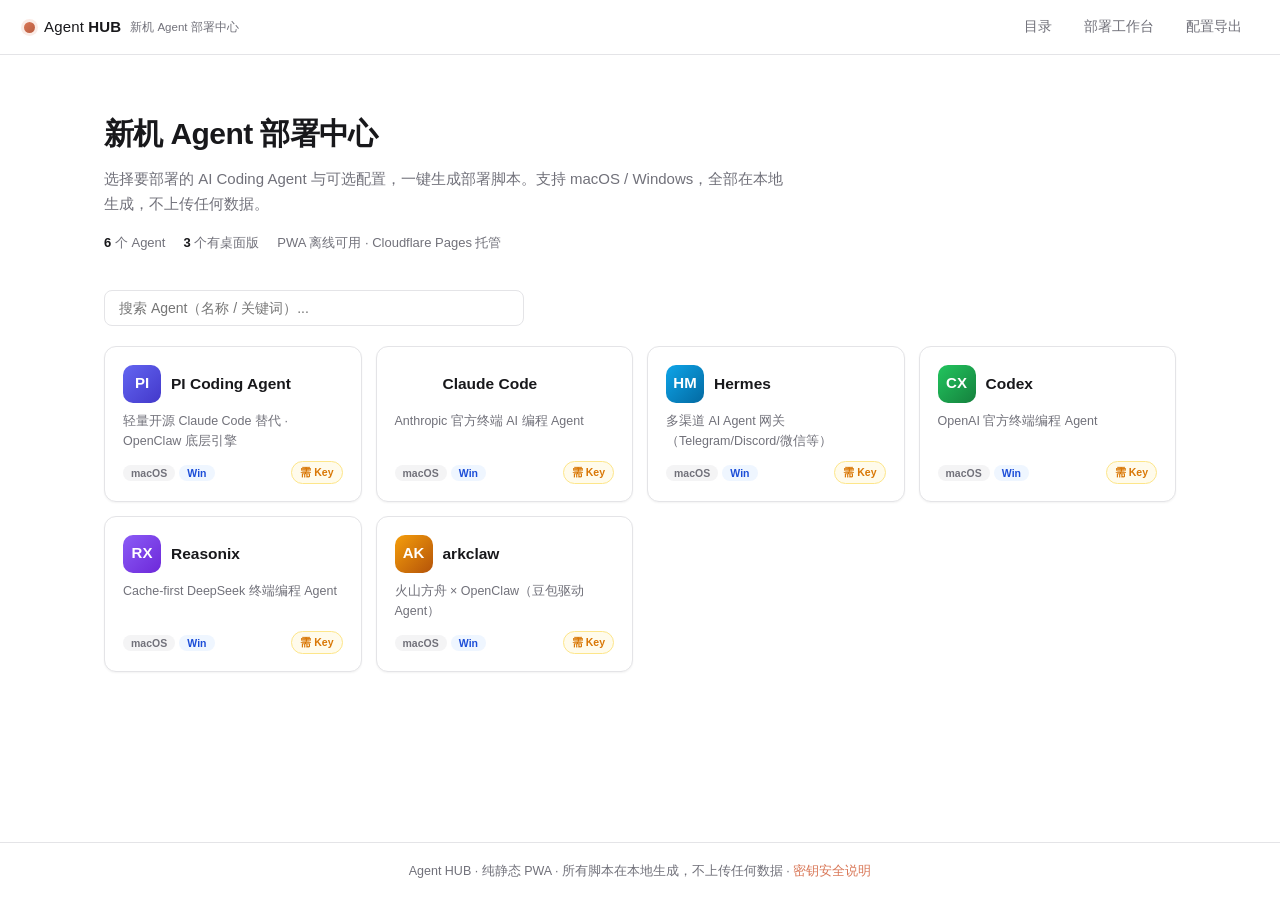
==== public/index.html @ b04e4582 "M1+M2: spec/harness + Agent HUB 骨架（6 agent 数据 + SPA + 脚本生成器 + 导出工具）" ====
<!DOCTYPE html>
<html lang="zh-CN">
<head>
<meta charset="UTF-8">
<meta name="viewport" content="width=device-width, initial-scale=1.0">
<meta name="theme-color" content="#ffffff">
<title>Agent HUB · 新机 Agent 部署中心</title>
<link rel="manifest" href="manifest.webmanifest">
<link rel="icon" href="data:image/svg+xml,<svg xmlns='http://www.w3.org/2000/svg' viewBox='0 0 100 100'><text y='.9em' font-size='90'>🛠️</text></svg>">
<link rel="stylesheet" href="styles.css">
</head>
<body>

<header id="topbar">
  <div class="brand" onclick="router.go('#/')">
    <span class="brand-dot"></span>
    <span class="brand-name">Agent <b>HUB</b></span>
    <span class="brand-sub">新机 Agent 部署中心</span>
  </div>
  <nav class="topnav">
    <a class="navlink" data-route="#/" href="#/">目录</a>
    <a class="navlink" data-route="#/workbench" href="#/workbench">部署工作台</a>
    <a class="navlink" data-route="#/export" href="#/export">配置导出</a>
  </nav>
</header>

<main id="view"></main>

<footer id="footer">
  <p>Agent HUB · 纯静态 PWA · 所有脚本在本地生成，不上传任何数据 · <a href="#/export">密钥安全说明</a></p>
</footer>

<script src="app.js"></script>
</body>
</html>
---- public/styles.css ----
/* ===== Agent HUB · 白色 shadcn 风格 ===== */
:root {
  --bg: #ffffff; --fg: #18181b;
  --muted: #f4f4f5; --muted-fg: #71717a;
  --border: #e4e4e7; --card: #ffffff;
  --primary: #18181b; --primary-fg: #fafafa;
  --destructive: #ef4444; --destructive-bg: #fef2f2; --destructive-border: #fecaca;
  --warning: #d97706; --warning-bg: #fffbeb; --warning-border: #fde68a;
  --success: #16a34a; --success-bg: #f0fdf4; --success-border: #bbf7d0;
  --claude: #d97757;
  --radius: .5rem; --radius-lg: .75rem;
  --shadow-sm: 0 1px 2px 0 rgb(0 0 0 / .05);
  --shadow: 0 1px 3px 0 rgb(0 0 0 / .1), 0 1px 2px -1px rgb(0 0 0 / .1);
  --mono: "SF Mono","JetBrains Mono",ui-monospace,Menlo,Consolas,monospace;
}
* { margin: 0; padding: 0; box-sizing: border-box; }
body {
  font-family: -apple-system, BlinkMacSystemFont, "SF Pro Text", Inter, "PingFang SC", "Microsoft YaHei", sans-serif;
  background: var(--bg); color: var(--fg); line-height: 1.65; font-size: 15px;
  -webkit-font-smoothing: antialiased; min-height: 100vh; display: flex; flex-direction: column;
}
a { color: var(--claude); text-decoration: none; }
a:hover { text-decoration: underline; }

/* Topbar */
#topbar {
  position: sticky; top: 0; z-index: 100; background: rgba(255,255,255,.92); backdrop-filter: blur(12px);
  border-bottom: 1px solid var(--border); padding: 10px 24px;
  display: flex; align-items: center; justify-content: space-between; gap: 16px;
}
.brand { display: flex; align-items: center; gap: 9px; cursor: pointer; }
.brand-dot { width: 11px; height: 11px; border-radius: 9999px; background: linear-gradient(135deg,#d97757,#b85c3f); box-shadow: 0 0 0 3px rgba(217,119,87,.15); }
.brand-name { font-size: 15px; letter-spacing: .01em; }
.brand-sub { font-size: 11.5px; color: var(--muted-fg); }
.topnav { display: flex; gap: 4px; }
.navlink {
  padding: 6px 14px; border-radius: var(--radius); color: var(--muted-fg);
  font-size: 13.5px; font-weight: 500; transition: all .15s;
}
.navlink:hover { background: var(--muted); color: var(--fg); text-decoration: none; }
.navlink.active { background: var(--muted); color: var(--fg); }

/* Layout */
#view { flex: 1; max-width: 1120px; width: 100%; margin: 0 auto; padding: 28px 24px 60px; }
#footer { border-top: 1px solid var(--border); padding: 18px 24px; text-align: center; color: var(--muted-fg); font-size: 12.5px; }

/* Hero */
.hero { padding: 26px 0 30px; }
.hero h1 { font-size: 30px; font-weight: 800; letter-spacing: -.02em; }
.hero p { color: var(--muted-fg); max-width: 680px; margin-top: 8px; font-size: 15px; }
.hero .stats { display: flex; gap: 18px; margin-top: 16px; flex-wrap: wrap; }
.stat { font-size: 13px; color: var(--muted-fg); }
.stat b { color: var(--fg); font-variant-numeric: tabular-nums; }

/* Search */
.searchbox { margin: 6px 0 20px; }
.searchbox input {
  width: 100%; max-width: 420px; padding: 9px 14px; border: 1px solid var(--border);
  border-radius: var(--radius); font-size: 14px; font-family: inherit; background: #fff;
}
.searchbox input:focus { outline: 2px solid rgba(217,119,87,.35); border-color: var(--claude); }

/* Cards grid */
.grid { display: grid; grid-template-columns: repeat(auto-fill, minmax(250px, 1fr)); gap: 14px; }
.agent-card {
  background: var(--card); border: 1px solid var(--border); border-radius: var(--radius-lg);
  padding: 18px 18px 16px; box-shadow: var(--shadow-sm); cursor: pointer; transition: all .18s;
  display: flex; flex-direction: column; gap: 8px;
}
.agent-card:hover { border-color: var(--claude); transform: translateY(-2px); box-shadow: var(--shadow); }
.agent-card .ac-top { display: flex; align-items: center; gap: 10px; }
.agent-icon {
  width: 38px; height: 38px; border-radius: 10px; display: flex; align-items: center; justify-content: center;
  font-weight: 800; font-size: 15px; color: #fff; flex-shrink: 0;
}
.agent-icon.pi { background: linear-gradient(135deg,#6366f1,#4338ca); }
.agent-icon.cc { background: linear-gradient(135deg,#d97757,#b85c3f); }
.agent-icon.hermes { background: linear-gradient(135deg,#0ea5e9,#0369a1); }
.agent-icon.codex { background: linear-gradient(135deg,#22c55e,#15803d); }
.agent-icon.reasonix { background: linear-gradient(135deg,#8b5cf6,#6d28d9); }
.agent-icon.arkclaw { background: linear-gradient(135deg,#f59e0b,#b45309); }
.agent-card h3 { font-size: 15.5px; font-weight: 700; }
.agent-card .ac-tag { font-size: 12.5px; color: var(--muted-fg); flex: 1; }
.agent-card .ac-foot { display: flex; align-items: center; justify-content: space-between; }
.platform-badge { font-size: 11px; color: var(--muted-fg); }
.pill { font-size: 10.5px; padding: 2px 8px; border-radius: 9999px; font-weight: 600; }
.pill.mac { background: var(--muted); color: var(--muted-fg); }
.pill.win { background: #eff6ff; color: #1d4ed8; }
.pill.needkey { background: var(--warning-bg); color: var(--warning); border: 1px solid var(--warning-border); }

/* Section headings */
.view-head { margin-bottom: 18px; }
.view-head .back { font-size: 13px; color: var(--muted-fg); cursor: pointer; }
.view-head h1 { font-size: 24px; font-weight: 800; margin-top: 6px; letter-spacing: -.01em; }
.view-head p { color: var(--muted-fg); margin-top: 6px; max-width: 760px; }

/* Card */
.card { background: var(--card); border: 1px solid var(--border); border-radius: var(--radius-lg); padding: 20px 22px; margin-bottom: 16px; box-shadow: var(--shadow-sm); }
.card h3 { font-size: 15px; font-weight: 700; margin-bottom: 10px; }
.card h4 { font-size: 13.5px; font-weight: 600; margin: 14px 0 6px; color: var(--fg); }

/* Alert */
.alert { display: flex; gap: 12px; padding: 13px 16px; border-radius: var(--radius-lg); border: 1px solid var(--border); margin-bottom: 14px; font-size: 13.5px; }
.alert .t { font-weight: 600; margin-bottom: 2px; }
.alert .d { color: var(--muted-fg); }
.alert-warn { background: var(--warning-bg); border-color: var(--warning-border); }
.alert-warn .t { color: #92400e; }
.alert-err { background: var(--destructive-bg); border-color: var(--destructive-border); }
.alert-err .t { color: #b91c1c; }
.alert-ok { background: var(--success-bg); border-color: var(--success-border); }
.alert-ok .t { color: #166534; }

/* Code */
code.inline { background: var(--muted); border: 1px solid var(--border); border-radius: 5px; padding: 1px 6px; font-family: var(--mono); font-size: 12.5px; }
.codeblock { position: relative; margin: 10px 0; }
.codeblock pre {
  background: var(--muted); border: 1px solid var(--border); border-radius: var(--radius);
  padding: 13px 15px; overflow-x: auto; font-family: var(--mono); font-size: 12.5px; line-height: 1.6; color: #27272a;
  white-space: pre-wrap; word-break: break-all; max-height: 420px; overflow-y: auto;
}
.copy-btn {
  position: absolute; top: 8px; right: 8px; background: #fff; border: 1px solid var(--border);
  color: var(--muted-fg); font-size: 11px; padding: 3px 9px; border-radius: 6px; cursor: pointer; transition: all .15s;
}
.copy-btn:hover { color: var(--fg); border-color: var(--fg); }
.copy-btn.copied { color: var(--success); border-color: var(--success); }

/* Table */
table { width: 100%; border-collapse: collapse; margin: 10px 0; font-size: 13px; }
th, td { text-align: left; padding: 8px 11px; border-bottom: 1px solid var(--border); }
th { color: var(--muted-fg); font-weight: 500; font-size: 12px; background: var(--muted); }

/* Checkbox items */
.bundle-item { display: flex; align-items: flex-start; gap: 11px; padding: 11px 14px; border: 1px solid var(--border); border-radius: var(--radius); margin-bottom: 8px; cursor: pointer; transition: all .15s; background: #fff; }
.bundle-item:hover { border-color: var(--fg); }
.bundle-item.checked { border-color: var(--success-border); background: var(--success-bg); }
.bundle-item input { margin-top: 4px; accent-color: var(--success); width: 16px; height: 16px; flex-shrink: 0; }
.bundle-item .bi-title { font-weight: 600; font-size: 13.5px; }
.bundle-item .bi-desc { font-size: 12.5px; color: var(--muted-fg); }
.sub-options { margin: 8px 0 2px 26px; display: flex; flex-direction: column; gap: 5px; }
.sub-options label { font-size: 12.5px; color: var(--fg); display: flex; gap: 7px; align-items: center; cursor: pointer; }

/* Buttons */
.btn { display: inline-flex; align-items: center; gap: 7px; padding: 9px 18px; border-radius: var(--radius); border: 1px solid var(--border); background: #fff; color: var(--fg); font-size: 13.5px; font-weight: 500; cursor: pointer; transition: all .15s; font-family: inherit; }
.btn:hover { border-color: var(--fg); }
.btn.primary { background: var(--primary); border-color: var(--primary); color: var(--primary-fg); }
.btn.primary:hover { background: #27272a; }
.btn.sm { padding: 5px 11px; font-size: 12.5px; }

/* Workbench */
.workbench { display: grid; grid-template-columns: 1fr 1fr; gap: 18px; align-items: start; }
@media (max-width: 900px) { .workbench { grid-template-columns: 1fr; } }
.wb-agent { border: 1px solid var(--border); border-radius: var(--radius-lg); padding: 14px 16px; margin-bottom: 10px; box-shadow: var(--shadow-sm); }
.wb-agent.selected { border-color: var(--claude); background: #fffaf8; }
.wb-agent .wb-top { display: flex; align-items: center; gap: 10px; }
.wb-agent input[type=checkbox] { accent-color: var(--claude); width: 17px; height: 17px; flex-shrink: 0; }
.wb-agent .wb-bundles { margin: 10px 0 2px 26px; display: flex; flex-direction: column; gap: 5px; }
.wb-agent .wb-bundles label { font-size: 12.5px; color: var(--muted-fg); display: flex; gap: 7px; align-items: center; cursor: pointer; }

.tabs { display: flex; gap: 4px; background: var(--muted); padding: 4px; border-radius: var(--radius-lg); width: fit-content; margin-bottom: 10px; }
.tab-btn { background: transparent; border: none; color: var(--muted-fg); padding: 6px 16px; border-radius: calc(var(--radius-lg) - 2px); cursor: pointer; font-size: 13px; font-weight: 500; font-family: inherit; }
.tab-btn.active { background: #fff; color: var(--fg); box-shadow: var(--shadow-sm); border: 1px solid var(--border); }

.checklist { list-style: none; }
.checklist li { padding: 7px 0; border-bottom: 1px dashed var(--border); font-size: 13.5px; }
.checklist li code { margin: 0 4px; }

.empty { text-align: center; color: var(--muted-fg); padding: 60px 20px; font-size: 14px; }
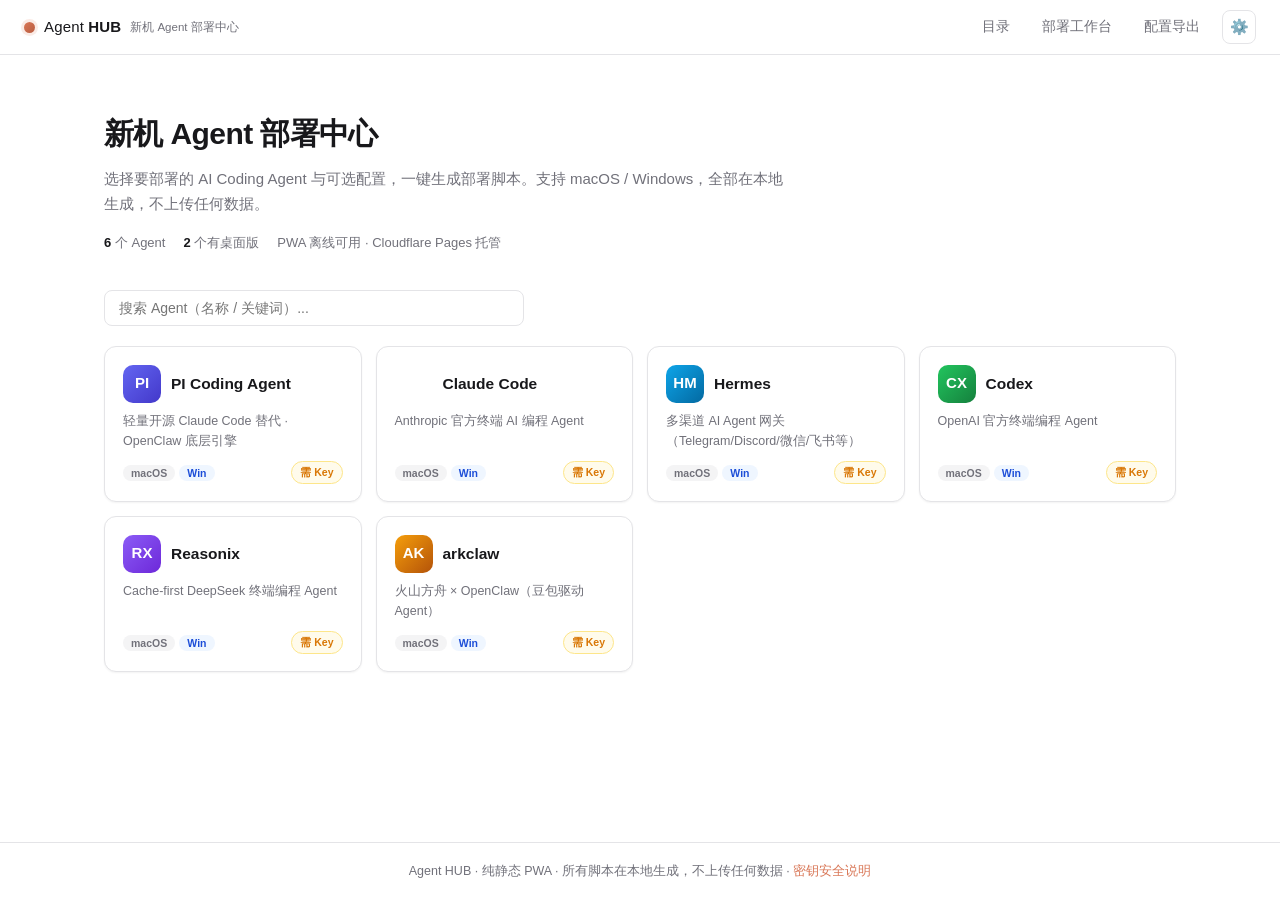
==== commit c9700f9d: "主页设置弹窗：默认平台/勾选范围/主题(浅深)/PWA安装提示" ====
--- a/public/index.html
+++ b/public/index.html
@@ -21,6 +21,7 @@
     <a class="navlink" data-route="#/" href="#/">目录</a>
     <a class="navlink" data-route="#/workbench" href="#/workbench">部署工作台</a>
     <a class="navlink" data-route="#/export" href="#/export">配置导出</a>
+    <button id="settingsBtn" class="icon-btn" title="设置" aria-label="设置">⚙️</button>
   </nav>
 </header>
 
--- a/public/styles.css
+++ b/public/styles.css
@@ -39,6 +39,71 @@
 }
 .navlink:hover { background: var(--muted); color: var(--fg); text-decoration: none; }
 .navlink.active { background: var(--muted); color: var(--fg); }
+.icon-btn {
+  width: 34px; height: 34px; border-radius: var(--radius); border: 1px solid var(--border);
+  background: #fff; cursor: pointer; font-size: 15px; display: flex; align-items: center; justify-content: center;
+  transition: all .15s; margin-left: 4px;
+}
+.icon-btn:hover { border-color: var(--fg); background: var(--muted); }
+
+/* ===== 设置弹窗 ===== */
+.modal-overlay {
+  position: fixed; inset: 0; z-index: 200; display: flex; align-items: center; justify-content: center;
+  background: rgba(24,24,27,.45); backdrop-filter: blur(2px); padding: 20px;
+  animation: fadeIn .2s ease;
+}
+.modal {
+  background: var(--card); border: 1px solid var(--border); border-radius: var(--radius-lg);
+  width: 100%; max-width: 460px; max-height: 84vh; overflow-y: auto; box-shadow: 0 20px 50px rgb(0 0 0 / .2);
+}
+.modal-head { display: flex; align-items: center; justify-content: space-between; padding: 16px 20px; border-bottom: 1px solid var(--border); }
+.modal-head h2 { font-size: 16px; font-weight: 700; }
+.modal-close { background: none; border: none; font-size: 18px; cursor: pointer; color: var(--muted-fg); padding: 4px 8px; border-radius: 6px; }
+.modal-close:hover { background: var(--muted); color: var(--fg); }
+.modal-body { padding: 18px 20px 22px; }
+.setting-group { margin-bottom: 20px; }
+.setting-group:last-child { margin-bottom: 4px; }
+.setting-label { font-size: 13px; font-weight: 600; margin-bottom: 8px; color: var(--fg); }
+.setting-hint { font-size: 12px; color: var(--muted-fg); margin-top: 6px; }
+.radio-row { display: flex; gap: 8px; flex-wrap: wrap; }
+.radio-btn {
+  padding: 7px 14px; border-radius: var(--radius); border: 1px solid var(--border); background: #fff;
+  font-size: 13px; cursor: pointer; transition: all .15s; font-family: inherit; color: var(--fg);
+}
+.radio-btn:hover { border-color: var(--fg); }
+.radio-btn.active { background: var(--primary); border-color: var(--primary); color: var(--primary-fg); }
+.modal-footer { display: flex; justify-content: flex-end; gap: 8px; padding: 14px 20px; border-top: 1px solid var(--border); }
+
+/* ===== 深色主题 ===== */
+[data-theme="dark"] {
+  --bg: #09090b; --fg: #fafafa;
+  --muted: #18181b; --muted-fg: #a1a1aa;
+  --border: #27272a; --card: #101012;
+  --primary: #fafafa; --primary-fg: #18181b;
+  --destructive: #f87171; --destructive-bg: #3b1212; --destructive-border: #7f1d1d;
+  --warning: #fbbf24; --warning-bg: #1c1506; --warning-border: #713f12;
+  --success: #4ade80; --success-bg: #052e16; --success-border: #14532d;
+  --shadow-sm: 0 1px 2px 0 rgb(0 0 0 / .3);
+  --shadow: 0 1px 3px 0 rgb(0 0 0 / .4);
+}
+[data-theme="dark"] body { background: var(--bg); }
+[data-theme="dark"] #topbar { background: rgba(9,9,11,.9); }
+[data-theme="dark"] .codeblock pre { background: #0a0a0c; border-color: #27272a; color: #d4d4d8; }
+[data-theme="dark"] .copy-btn, [data-theme="dark"] .icon-btn, [data-theme="dark"] .radio-btn,
+[data-theme="dark"] .searchbox input, [data-theme="dark"] .btn { background: #18181b; color: #fafafa; }
+[data-theme="dark"] th { background: #1c1c1f; }
+[data-theme="dark"] .wb-agent.selected { background: #171310; }
+[data-theme="dark"] .agent-icon { opacity: .92; }
+
+/* ===== PWA 安装条 ===== */
+#installBar {
+  display: none; align-items: center; justify-content: space-between; gap: 12px;
+  background: var(--card); border: 1px solid var(--claude); border-radius: var(--radius-lg);
+  padding: 12px 16px; margin-bottom: 18px; box-shadow: var(--shadow);
+}
+#installBar.show { display: flex; }
+#installBar .ib-text { font-size: 13.5px; }
+#installBar .ib-text b { color: var(--claude); }
 
 /* Layout */
 #view { flex: 1; max-width: 1120px; width: 100%; margin: 0 auto; padding: 28px 24px 60px; }
@@ -166,3 +231,17 @@
 .checklist li code { margin: 0 4px; }
 
 .empty { text-align: center; color: var(--muted-fg); padding: 60px 20px; font-size: 14px; }
+
+/* 错误视图 */
+.err-view { text-align: center; padding: 70px 20px; max-width: 520px; margin: 0 auto; }
+.err-view .err-icon { font-size: 42px; margin-bottom: 12px; }
+.err-view h2 { font-size: 20px; font-weight: 700; margin-bottom: 8px; }
+.err-view p { color: var(--muted-fg); font-size: 14px; }
+
+/* 推荐 / 描述 */
+.rec-badge {
+  font-size: 10px; font-weight: 600; padding: 1px 7px; border-radius: 9999px;
+  background: var(--success-bg); color: #166534; border: 1px solid var(--success-border);
+  margin-left: 4px; vertical-align: 1px; white-space: nowrap;
+}
+.sub-desc { display: block; font-size: 11.5px; color: var(--muted-fg); margin-left: 22px; margin-top: 1px; }
